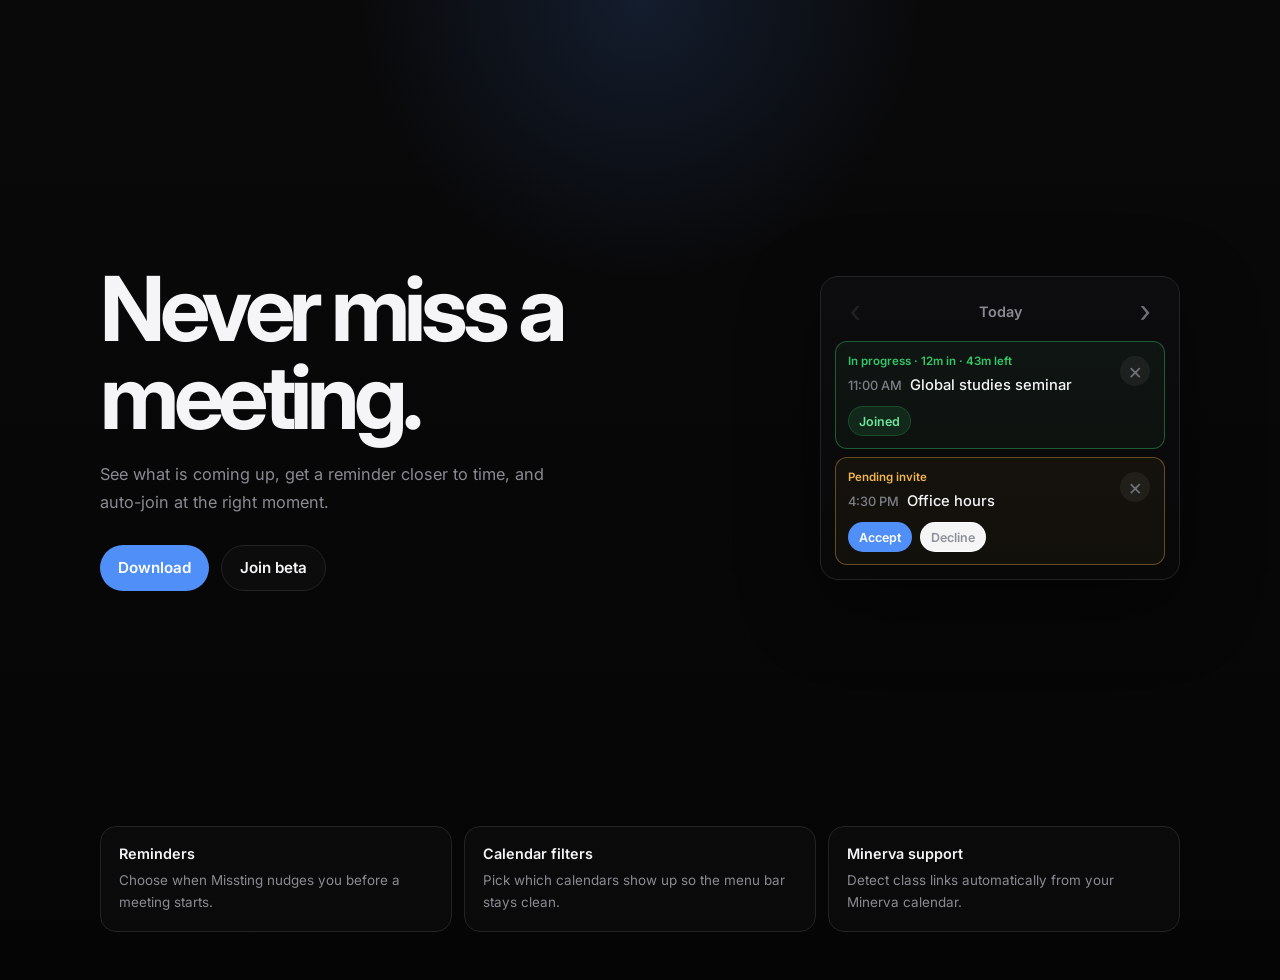
==== missting/index.html @ 36673ea0 "Add Missting landing page at /missting" ====
<!DOCTYPE html>
<html lang="en">
  <head>
    <meta charset="UTF-8" />
    <meta name="viewport" content="width=device-width, initial-scale=1.0" />
    <title>Missting</title>
    <meta
      name="description"
      content="Missting is a dark, lightweight macOS menu bar app for staying on top of meetings."
    />
    <link rel="preconnect" href="https://fonts.googleapis.com" />
    <link rel="preconnect" href="https://fonts.gstatic.com" crossorigin />
    <link
      href="https://fonts.googleapis.com/css2?family=Inter:wght@400;500;600;700&display=swap"
      rel="stylesheet"
    />
    <link rel="stylesheet" href="styles.css" />
    <script src="script.js" defer></script>
  </head>
  <body>
    <main class="page">
      <section class="hero">
        <div class="copy">
          <h1>Never miss a meeting.</h1>
          <p class="lede">
            See what is coming up, get a reminder closer to time, and
            <span class="nowrap">auto-join at the right moment.</span>
          </p>
          <div class="actions">
            <a href="https://github.com/HaoSophareth/missting/releases/latest" class="button button-primary">Download</a>
            <a href="mailto:haosophareth070@gmail.com?subject=Missting%20beta" class="button button-secondary">Join beta</a>
          </div>
        </div>

        <div class="preview-stack">
          <div class="preview scenario" aria-label="Day by day meeting preview">
            <div class="day-switcher">
              <button type="button" class="day-arrow" data-day-nav="prev" aria-label="Previous day">
                &#8249;
              </button>
              <div class="preview-day" data-day-label>Today</div>
              <button type="button" class="day-arrow" data-day-nav="next" aria-label="Next day">
                &#8250;
              </button>
            </div>

            <div class="day-panel is-active" data-day-panel="0">
              <article class="meeting-card meeting-card-joined" data-dismissable-card>
                <button type="button" class="dismiss-button" aria-label="Dismiss meeting" data-dismiss-card>
                  ×
                </button>
                <p class="status status-joined">In progress · 12m in · 43m left</p>
                <div class="meeting-row">
                  <span class="time">11:00 AM</span>
                  <span class="title">Global studies seminar</span>
                </div>
                <div class="chip-row">
                  <button type="button" class="chip chip-button chip-joined">
                    Joined
                  </button>
                </div>
              </article>

              <article class="meeting-card meeting-card-warm" data-pending-card data-dismissable-card>
                <button type="button" class="dismiss-button" aria-label="Dismiss meeting" data-dismiss-card>
                  ×
                </button>
                <p class="status status-warm">Pending invite</p>
                <div class="meeting-row">
                  <span class="time">4:30 PM</span>
                  <span class="title">Office hours</span>
                </div>
                <div class="chip-row">
                  <button type="button" class="chip chip-button chip-primary" data-pending-accept>Accept</button>
                  <button type="button" class="chip chip-button chip-decline" data-pending-decline>Decline</button>
                </div>
              </article>
            </div>

            <div class="day-panel" data-day-panel="1" hidden>
              <article
                class="meeting-card meeting-card-scheduled"
                data-meeting-card
                data-state="scheduled"
                data-base-style="scheduled"
                data-status-unscheduled="In ~14h"
                data-status-scheduled="Auto-joining in ~14h"
                data-status-joined="In ~14h"
                data-dismissable-card
              >
                <button type="button" class="dismiss-button" aria-label="Dismiss meeting" data-dismiss-card>
                  ×
                </button>
                <p class="status status-scheduled" data-card-status>Auto-joining in ~14h</p>
                <div class="meeting-row">
                  <span class="time">9:00 AM</span>
                  <span class="title">Economics class</span>
                </div>
                <div class="chip-row">
                  <button type="button" class="chip chip-button chip-scheduled" data-card-primary-action>
                    Scheduled
                  </button>
                  <button type="button" class="chip chip-button chip-muted" data-card-secondary-action>
                    Cancel
                  </button>
                  <button type="button" class="chip chip-button chip-primary" data-card-join-action>
                    Join now
                  </button>
                </div>
              </article>

              <article
                class="meeting-card meeting-card-live"
                data-meeting-card
                data-state="unscheduled"
                data-base-style="live"
                data-status-unscheduled="In ~19h"
                data-status-scheduled="Auto-joining in ~19h"
                data-status-joined="In ~19h"
                data-dismissable-card
              >
                <button type="button" class="dismiss-button" aria-label="Dismiss meeting" data-dismiss-card>
                  ×
                </button>
                <p class="status status-live" data-card-status>In ~19h</p>
                <div class="meeting-row">
                  <span class="time">2:00 PM</span>
                  <span class="title">Writing workshop</span>
                </div>
                <div class="chip-row">
                  <button type="button" class="chip chip-button chip-muted" data-card-primary-action>
                    Auto-join
                  </button>
                  <button type="button" class="chip chip-button chip-primary" data-card-join-action>
                    Join now
                  </button>
                </div>
              </article>
            </div>

            <div class="day-panel" data-day-panel="2" hidden>
              <article
                class="meeting-card meeting-card-live"
                data-meeting-card
                data-state="unscheduled"
                data-base-style="live"
                data-status-unscheduled="In ~2d 4h"
                data-status-scheduled="Auto-joining in ~2d 4h"
                data-status-joined="In ~2d 4h"
                data-dismissable-card
              >
                <button type="button" class="dismiss-button" aria-label="Dismiss meeting" data-dismiss-card>
                  ×
                </button>
                <p class="status status-live" data-card-status>In ~2d 4h</p>
                <div class="meeting-row">
                  <span class="time">4:30 PM</span>
                  <span class="title">Preply lesson - Renny G.</span>
                </div>
                <div class="chip-row">
                  <button type="button" class="chip chip-button chip-muted" data-card-primary-action>
                    Auto-join
                  </button>
                  <button type="button" class="chip chip-button chip-primary" data-card-join-action>
                    Join now
                  </button>
                </div>
              </article>

              <article
                class="meeting-card meeting-card-live"
                data-meeting-card
                data-state="unscheduled"
                data-base-style="live"
                data-status-unscheduled="In ~2d 8h"
                data-status-scheduled="Auto-joining in ~2d 8h"
                data-status-joined="In ~2d 8h"
                data-dismissable-card
              >
                <button type="button" class="dismiss-button" aria-label="Dismiss meeting" data-dismiss-card>
                  ×
                </button>
                <p class="status status-live" data-card-status>In ~2d 8h</p>
                <div class="meeting-row">
                  <span class="time">8:30 PM</span>
                  <span class="title">Preply lesson - Tomas V.</span>
                </div>
                <div class="chip-row">
                  <button type="button" class="chip chip-button chip-muted" data-card-primary-action>
                    Auto-join
                  </button>
                  <button type="button" class="chip chip-button chip-primary" data-card-join-action>
                    Join now
                  </button>
                </div>
              </article>

              <article
                class="meeting-card meeting-card-scheduled"
                data-meeting-card
                data-state="scheduled"
                data-base-style="scheduled"
                data-status-unscheduled="In ~2d 10h"
                data-status-scheduled="Auto-joining in ~2d 10h"
                data-status-joined="In ~2d 10h"
                data-dismissable-card
              >
                <button type="button" class="dismiss-button" aria-label="Dismiss meeting" data-dismiss-card>
                  ×
                </button>
                <p class="status status-scheduled" data-card-status>Auto-joining in ~2d 10h</p>
                <div class="meeting-row">
                  <span class="time">11:00 PM</span>
                  <span class="title">Sokret x Phareth</span>
                </div>
                <div class="chip-row">
                  <button type="button" class="chip chip-button chip-scheduled" data-card-primary-action>
                    Scheduled
                  </button>
                  <button type="button" class="chip chip-button chip-muted" data-card-secondary-action>
                    Cancel
                  </button>
                  <button type="button" class="chip chip-button chip-primary" data-card-join-action>
                    Join now
                  </button>
                </div>
              </article>
            </div>
          </div>
        </div>
      </section>

      <section class="features" aria-label="Features">
        <article class="feature">
          <p class="feature-title">Reminders</p>
          <p class="feature-copy">Choose when Missting nudges you before a meeting starts.</p>
        </article>
        <article class="feature">
          <p class="feature-title">Calendar filters</p>
          <p class="feature-copy">Pick which calendars show up so the menu bar stays clean.</p>
        </article>
        <article class="feature">
          <p class="feature-title">Minerva support</p>
          <p class="feature-copy">Detect class links automatically from your Minerva calendar.</p>
        </article>
      </section>
    </main>
  </body>
</html>
---- missting/styles.css ----
:root {
  --bg: #050505;
  --panel: #0f0f10;
  --panel-2: #161618;
  --border: #232326;
  --text: #f5f5f7;
  --muted: #8a8a92;
  --blue: #4f8ff7;
  --blue-soft: rgba(79, 143, 247, 0.16);
  --card-gray: #1d1d1e;
  --card-border: #2a2a2d;
  --purple: #a78bfa;
  --amber: #f3b64d;
  --green: #33c76b;
}

* {
  box-sizing: border-box;
}

body {
  margin: 0;
  min-height: 100vh;
  font-family: "Inter", sans-serif;
  color: var(--text);
  background:
    radial-gradient(circle at top, rgba(79, 143, 247, 0.15), transparent 24%),
    linear-gradient(180deg, #09090a 0%, var(--bg) 100%);
}

a {
  color: inherit;
  text-decoration: none;
}

button {
  font: inherit;
  appearance: none;
  -webkit-appearance: none;
}

button:focus,
button:focus-visible,
a:focus,
a:focus-visible {
  outline: none;
  box-shadow: none;
}

.page {
  width: min(1080px, calc(100% - 32px));
  margin: 0 auto;
  padding: 48px 0;
}

.hero {
  display: grid;
  grid-template-columns: minmax(0, 1fr) 360px;
  gap: 40px;
  align-items: center;
  min-height: min(760px, calc(100vh - 96px));
}

.copy {
  max-width: 560px;
}

.eyebrow {
  margin: 0 0 18px;
  color: var(--muted);
  font-size: 0.82rem;
  font-weight: 600;
  letter-spacing: 0.12em;
  text-transform: uppercase;
}

h1 {
  margin: 0;
  max-width: 9ch;
  font-size: clamp(2.9rem, 7vw, 5.6rem);
  line-height: 0.98;
  letter-spacing: -0.06em;
}

.lede {
  max-width: 38rem;
  margin: 20px 0 0;
  color: var(--muted);
  font-size: 1.02rem;
  line-height: 1.7;
}

.nowrap {
  white-space: nowrap;
}

.actions {
  display: flex;
  flex-wrap: wrap;
  gap: 12px;
  margin-top: 28px;
}

.button {
  display: inline-flex;
  align-items: center;
  justify-content: center;
  min-height: 46px;
  padding: 0 18px;
  border-radius: 999px;
  font-size: 0.95rem;
  font-weight: 600;
  transition:
    transform 160ms ease,
    border-color 160ms ease,
    background-color 160ms ease;
}

.button:hover {
  transform: translateY(-1px);
}

.button-primary {
  background: var(--blue);
  color: white;
}

.button-secondary {
  border: 1px solid var(--border);
  background: rgba(255, 255, 255, 0.02);
}

.preview {
  padding: 14px;
  border: 1px solid var(--border);
  border-radius: 18px;
  background: linear-gradient(180deg, #0d0d0f 0%, #080809 100%);
  box-shadow: 0 24px 80px rgba(0, 0, 0, 0.45);
}

.preview-stack {
  display: block;
}

.meeting-row,
.chip-row,
.day-switcher {
  display: flex;
  align-items: center;
}

.preview-day {
  color: var(--muted);
}

.day-switcher {
  justify-content: space-between;
  gap: 12px;
  padding: 4px 4px 14px;
}

.day-arrow {
  width: 32px;
  height: 32px;
  display: inline-flex;
  align-items: center;
  justify-content: center;
  border: 0;
  background: transparent;
  color: #6f7077;
  font-size: 2rem;
  line-height: 1;
  cursor: pointer;
  transition:
    color 160ms ease,
    transform 160ms ease,
    opacity 160ms ease;
}

.day-arrow:hover {
  color: var(--text);
  transform: translateY(-1px);
}

.day-arrow:disabled {
  opacity: 0.2;
  cursor: default;
  transform: none;
}

.preview-day {
  flex: 1;
  text-align: center;
  font-size: 0.9rem;
  font-weight: 600;
}

.day-panel[hidden] {
  display: none;
}

.meeting-card {
  position: relative;
  padding: 12px;
  border: 1px solid var(--card-border);
  border-radius: 12px;
  background: var(--card-gray);
}

.meeting-card + .meeting-card {
  margin-top: 8px;
}

.meeting-card-live {
  background: var(--card-gray);
  border-color: var(--card-border);
}

.meeting-card-joined {
  background: linear-gradient(180deg, #0f1512 0%, #0d120f 100%);
  border-color: rgba(51, 199, 107, 0.4);
}

.meeting-card-warm {
  background: linear-gradient(180deg, #15120d 0%, #12100b 100%);
  border-color: rgba(243, 182, 77, 0.36);
}

.meeting-card-scheduled {
  background: var(--card-gray);
  border-color: var(--card-border);
}

.dismiss-button {
  position: absolute;
  top: 14px;
  right: 14px;
  width: 30px;
  height: 30px;
  display: inline-flex;
  align-items: center;
  justify-content: center;
  border: 0;
  border-radius: 999px;
  background: rgba(255, 255, 255, 0.06);
  color: #6f7077;
  font-size: 1.4rem;
  line-height: 1;
  cursor: pointer;
  transition:
    color 160ms ease,
    background-color 160ms ease,
    transform 160ms ease;
}

.dismiss-button:hover {
  color: var(--text);
  background: rgba(255, 255, 255, 0.1);
  transform: translateY(-1px);
}

.status {
  margin: 0 36px 8px 0;
  color: #6f7077;
  font-size: 0.72rem;
  font-weight: 600;
}

.status-live {
  color: var(--purple);
}

.status-joined {
  color: var(--green);
}

.status-warm {
  color: var(--amber);
}

.status-scheduled {
  color: var(--amber);
}

.meeting-row {
  gap: 8px;
}

.time {
  color: #7d7f87;
  font-size: 0.8rem;
  font-weight: 500;
}

.title {
  color: var(--text);
  font-size: 0.92rem;
  font-weight: 500;
}

.chip-row {
  gap: 8px;
  margin-top: 12px;
}

.chip {
  display: inline-flex;
  align-items: center;
  min-height: 30px;
  padding: 0 10px;
  border-radius: 999px;
  font-size: 0.78rem;
  font-weight: 600;
}

.chip-button {
  cursor: pointer;
  transition:
    transform 160ms ease,
    opacity 160ms ease,
    border-color 160ms ease,
    background-color 160ms ease,
    color 160ms ease;
}

.chip-button:hover {
  transform: translateY(-1px);
}

.chip-button:active {
  transform: translateY(0);
  opacity: 0.86;
}

.chip-muted {
  background: transparent;
  border: 1px solid var(--border);
  color: #d0d2d7;
}

.chip-primary {
  background: var(--blue);
  color: #fff;
  border: 1px solid rgba(79, 143, 247, 0.92);
}

.chip-joined {
  background: rgba(51, 199, 107, 0.12);
  color: #6fe59a;
  border: 1px solid rgba(51, 199, 107, 0.22);
}

.chip-decline {
  background: rgba(255, 255, 255, 0.96);
  color: #8d9199;
  border: 1px solid rgba(255, 255, 255, 0.96);
}

.chip-scheduled {
  background: transparent;
  color: var(--amber);
  border: 1px solid rgba(243, 182, 77, 0.7);
}

.is-hidden {
  display: none !important;
}

.features {
  display: grid;
  grid-template-columns: repeat(3, minmax(0, 1fr));
  gap: 12px;
  margin-top: 18px;
}

.feature {
  padding: 18px;
  border: 1px solid var(--border);
  border-radius: 16px;
  background: rgba(255, 255, 255, 0.02);
}

.feature-title {
  margin: 0 0 8px;
  color: var(--text);
  font-size: 0.9rem;
  font-weight: 600;
}

.feature-copy {
  margin: 0;
  color: var(--muted);
  font-size: 0.84rem;
  line-height: 1.6;
}

@media (max-width: 900px) {
  .hero {
    grid-template-columns: 1fr;
    min-height: auto;
    padding: 28px 0 10px;
  }

  .copy {
    max-width: none;
  }

  .preview-stack {
    max-width: 360px;
  }

  .features {
    grid-template-columns: 1fr;
  }
}

@media (max-width: 560px) {
  .page {
    width: min(100% - 20px, 1080px);
    padding: 20px 0 28px;
  }

  h1 {
    font-size: 3rem;
  }

  .button {
    width: 100%;
  }

  .preview-stack {
    max-width: none;
  }
}
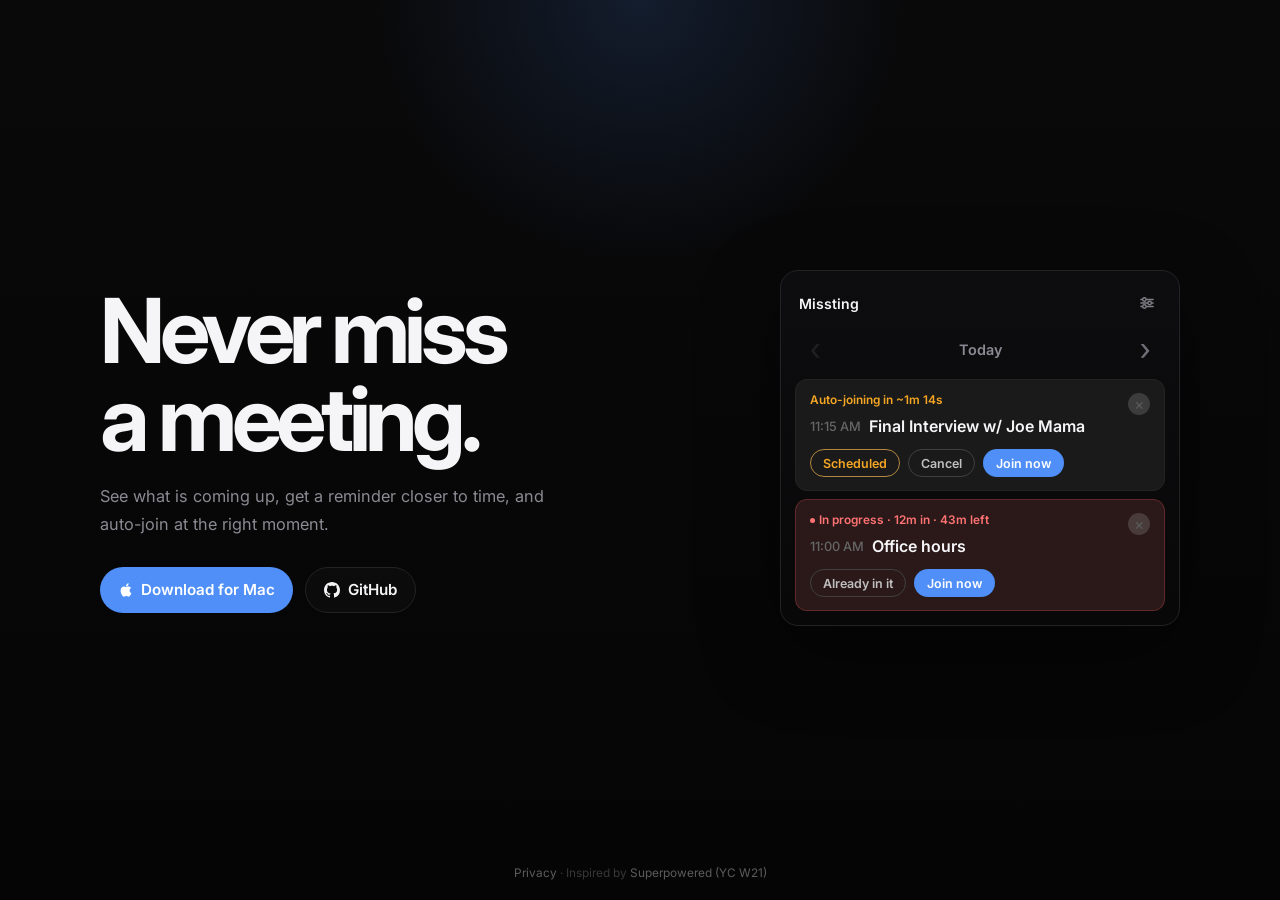
==== commit 68b0d44a: "Sync missting landing page from latest GitHub source" ====
--- a/missting/index.html
+++ b/missting/index.html
@@ -14,6 +14,8 @@
       href="https://fonts.googleapis.com/css2?family=Inter:wght@400;500;600;700&display=swap"
       rel="stylesheet"
     />
+    <meta name="google-site-verification" content="tutyI9wgBFtvpAiHWg-gP54m5oDNuM5qcjqI5n4afNY" />
+    <link rel="icon" type="image/png" href="Resources/sunflower.png" />
     <link rel="stylesheet" href="styles.css" />
     <script src="script.js" defer></script>
   </head>
@@ -27,13 +29,36 @@
             <span class="nowrap">auto-join at the right moment.</span>
           </p>
           <div class="actions">
-            <a href="https://github.com/HaoSophareth/missting/releases/latest" class="button button-primary">Download</a>
-            <a href="mailto:haosophareth070@gmail.com?subject=Missting%20beta" class="button button-secondary">Join beta</a>
+            <a href="https://github.com/HaoSophareth/missting/releases/latest" class="button button-primary">
+              <svg class="apple-icon" viewBox="0 0 24 24" aria-hidden="true" fill="currentColor"><path d="M18.71 19.5c-.83 1.24-1.71 2.45-3.05 2.47-1.34.03-1.77-.79-3.29-.79-1.53 0-2 .77-3.27.82-1.31.05-2.3-1.32-3.14-2.53C4.25 17 2.94 12.45 4.7 9.39c.87-1.52 2.43-2.48 4.12-2.51 1.28-.02 2.5.87 3.29.87.78 0 2.26-1.07 3.8-.91.65.03 2.47.26 3.64 1.98-.22.15-2.22 1.3-2.2 3.88.03 3.06 2.68 4.07 2.71 4.08-.03.07-.43 1.47-1.36 2.61M13 3.5c.73-.83 1.94-1.46 2.94-1.5.13 1.17-.34 2.35-1.04 3.19-.69.85-1.83 1.51-2.95 1.42-.15-1.15.41-2.35 1.05-3.11z"/></svg>
+              Download for Mac
+            </a>
+            <a href="https://github.com/HaoSophareth/missting" class="button button-secondary">
+              <svg class="github-icon" viewBox="0 0 16 16" aria-hidden="true"><path d="M8 0C3.58 0 0 3.58 0 8c0 3.54 2.29 6.53 5.47 7.59.4.07.55-.17.55-.38 0-.19-.01-.82-.01-1.49-2.01.37-2.53-.49-2.69-.94-.09-.23-.48-.94-.82-1.13-.28-.15-.68-.52-.01-.53.63-.01 1.08.58 1.23.82.72 1.21 1.87.87 2.33.66.07-.52.28-.87.51-1.07-1.78-.2-3.64-.89-3.64-3.95 0-.87.31-1.59.82-2.15-.08-.2-.36-1.02.08-2.12 0 0 .67-.21 2.2.82.64-.18 1.32-.27 2-.27.68 0 1.36.09 2 .27 1.53-1.04 2.2-.82 2.2-.82.44 1.1.16 1.92.08 2.12.51.56.82 1.27.82 2.15 0 3.07-1.87 3.75-3.65 3.95.29.25.54.73.54 1.48 0 1.07-.01 1.93-.01 2.2 0 .21.15.46.55.38A8.013 8.013 0 0016 8c0-4.42-3.58-8-8-8z"/></svg>
+              GitHub
+            </a>
           </div>
         </div>
 
         <div class="preview-stack">
           <div class="preview scenario" aria-label="Day by day meeting preview">
+            <div class="preview-header">
+              <span class="preview-app-name">Missting</span>
+              <div class="preview-header-right">
+                <button type="button" class="preview-icon-btn" id="settings-toggle" aria-label="Open settings">
+                  <svg width="14" height="14" viewBox="0 0 16 16" fill="none" aria-hidden="true">
+                    <line x1="1" y1="4" x2="15" y2="4" stroke="currentColor" stroke-width="1.5" stroke-linecap="round"/>
+                    <line x1="1" y1="8" x2="15" y2="8" stroke="currentColor" stroke-width="1.5" stroke-linecap="round"/>
+                    <line x1="1" y1="12" x2="15" y2="12" stroke="currentColor" stroke-width="1.5" stroke-linecap="round"/>
+                    <circle cx="5" cy="4" r="2" fill="#0d0d0f" stroke="currentColor" stroke-width="1.5"/>
+                    <circle cx="11" cy="8" r="2" fill="#0d0d0f" stroke="currentColor" stroke-width="1.5"/>
+                    <circle cx="5" cy="12" r="2" fill="#0d0d0f" stroke="currentColor" stroke-width="1.5"/>
+                  </svg>
+                </button>
+              </div>
+            </div>
+
+            <div id="meetings-view">
             <div class="day-switcher">
               <button type="button" class="day-arrow" data-day-nav="prev" aria-label="Previous day">
                 &#8249;
@@ -45,87 +70,56 @@
             </div>
 
             <div class="day-panel is-active" data-day-panel="0">
-              <article class="meeting-card meeting-card-joined" data-dismissable-card>
+              <article class="meeting-card meeting-card-scheduled" data-meeting-card data-state="scheduled" data-base-style="scheduled" data-status-unscheduled="In ~1m 15s" data-status-scheduled="Auto-joining in ~1m 15s" data-status-joined="In ~1m 15s" data-dismissable-card data-join-url="https://meet.google.com/abc-defg-hij" id="soon-card">
+                <button type="button" class="dismiss-button" aria-label="Dismiss meeting" data-dismiss-card>×</button>
+                <p class="status status-scheduled" data-card-status id="soon-status">Auto-joining in ~1m 15s</p>
+                <div class="meeting-row">
+                  <span class="time">11:15 AM</span>
+                  <span class="title">Final Interview w/ Joe Mama</span>
+                </div>
+                <div class="chip-row">
+                  <button type="button" class="chip chip-button chip-scheduled" data-card-primary-action>Scheduled</button>
+                  <button type="button" class="chip chip-button chip-muted" data-card-secondary-action>Cancel</button>
+                  <button type="button" class="chip chip-button chip-primary" data-card-join-action>Join now</button>
+                </div>
+              </article>
+
+              <article class="meeting-card meeting-card-inprogress" data-inprogress-card data-dismissable-card data-join-url="https://meet.google.com/xyz-pqrs-tuv">
                 <button type="button" class="dismiss-button" aria-label="Dismiss meeting" data-dismiss-card>
                   ×
                 </button>
-                <p class="status status-joined">In progress · 12m in · 43m left</p>
+                <p class="status status-inprogress"><span class="status-dot"></span>In progress · 12m in · 43m left</p>
                 <div class="meeting-row">
                   <span class="time">11:00 AM</span>
-                  <span class="title">Global studies seminar</span>
-                </div>
-                <div class="chip-row">
-                  <button type="button" class="chip chip-button chip-joined">
-                    Joined
-                  </button>
-                </div>
-              </article>
-
-              <article class="meeting-card meeting-card-warm" data-pending-card data-dismissable-card>
-                <button type="button" class="dismiss-button" aria-label="Dismiss meeting" data-dismiss-card>
-                  ×
-                </button>
-                <p class="status status-warm">Pending invite</p>
-                <div class="meeting-row">
-                  <span class="time">4:30 PM</span>
                   <span class="title">Office hours</span>
                 </div>
                 <div class="chip-row">
-                  <button type="button" class="chip chip-button chip-primary" data-pending-accept>Accept</button>
-                  <button type="button" class="chip chip-button chip-decline" data-pending-decline>Decline</button>
-                </div>
-              </article>
+                  <button type="button" class="chip chip-button chip-muted" data-inprogress-mark>Already in it</button>
+                  <button type="button" class="chip chip-button chip-primary" data-inprogress-join>Join now</button>
+                </div>
+              </article>
+
             </div>
 
             <div class="day-panel" data-day-panel="1" hidden>
-              <article
-                class="meeting-card meeting-card-scheduled"
-                data-meeting-card
-                data-state="scheduled"
-                data-base-style="scheduled"
-                data-status-unscheduled="In ~14h"
-                data-status-scheduled="Auto-joining in ~14h"
-                data-status-joined="In ~14h"
-                data-dismissable-card
-              >
-                <button type="button" class="dismiss-button" aria-label="Dismiss meeting" data-dismiss-card>
-                  ×
-                </button>
-                <p class="status status-scheduled" data-card-status>Auto-joining in ~14h</p>
-                <div class="meeting-row">
-                  <span class="time">9:00 AM</span>
-                  <span class="title">Economics class</span>
-                </div>
-                <div class="chip-row">
-                  <button type="button" class="chip chip-button chip-scheduled" data-card-primary-action>
-                    Scheduled
-                  </button>
-                  <button type="button" class="chip chip-button chip-muted" data-card-secondary-action>
-                    Cancel
-                  </button>
-                  <button type="button" class="chip chip-button chip-primary" data-card-join-action>
-                    Join now
-                  </button>
-                </div>
-              </article>
-
               <article
                 class="meeting-card meeting-card-live"
                 data-meeting-card
                 data-state="unscheduled"
                 data-base-style="live"
-                data-status-unscheduled="In ~19h"
-                data-status-scheduled="Auto-joining in ~19h"
-                data-status-joined="In ~19h"
+                data-status-unscheduled="In ~27h"
+                data-status-scheduled="Auto-joining in ~27h"
+                data-status-joined="In ~27h"
                 data-dismissable-card
+                data-join-url="https://meet.google.com/jkl-mnop-qrs"
               >
                 <button type="button" class="dismiss-button" aria-label="Dismiss meeting" data-dismiss-card>
                   ×
                 </button>
-                <p class="status status-live" data-card-status>In ~19h</p>
+                <p class="status status-live" data-card-status>In ~27h</p>
                 <div class="meeting-row">
                   <span class="time">2:00 PM</span>
-                  <span class="title">Writing workshop</span>
+                  <span class="title">Phareth x Chelsea</span>
                 </div>
                 <div class="chip-row">
                   <button type="button" class="chip chip-button chip-muted" data-card-primary-action>
@@ -136,114 +130,90 @@
                   </button>
                 </div>
               </article>
-            </div>
-
-            <div class="day-panel" data-day-panel="2" hidden>
-              <article
-                class="meeting-card meeting-card-live"
-                data-meeting-card
-                data-state="unscheduled"
-                data-base-style="live"
-                data-status-unscheduled="In ~2d 4h"
-                data-status-scheduled="Auto-joining in ~2d 4h"
-                data-status-joined="In ~2d 4h"
-                data-dismissable-card
-              >
+
+              <article class="meeting-card meeting-card-warm" data-pending-card data-dismissable-card data-join-url="https://meet.google.com/mno-wxyz-klm">
                 <button type="button" class="dismiss-button" aria-label="Dismiss meeting" data-dismiss-card>
                   ×
                 </button>
-                <p class="status status-live" data-card-status>In ~2d 4h</p>
+                <p class="status status-warm">Pending invite</p>
                 <div class="meeting-row">
                   <span class="time">4:30 PM</span>
-                  <span class="title">Preply lesson - Renny G.</span>
-                </div>
-                <div class="chip-row">
-                  <button type="button" class="chip chip-button chip-muted" data-card-primary-action>
-                    Auto-join
-                  </button>
-                  <button type="button" class="chip chip-button chip-primary" data-card-join-action>
-                    Join now
-                  </button>
-                </div>
-              </article>
-
-              <article
-                class="meeting-card meeting-card-live"
-                data-meeting-card
-                data-state="unscheduled"
-                data-base-style="live"
-                data-status-unscheduled="In ~2d 8h"
-                data-status-scheduled="Auto-joining in ~2d 8h"
-                data-status-joined="In ~2d 8h"
-                data-dismissable-card
-              >
-                <button type="button" class="dismiss-button" aria-label="Dismiss meeting" data-dismiss-card>
-                  ×
-                </button>
-                <p class="status status-live" data-card-status>In ~2d 8h</p>
-                <div class="meeting-row">
-                  <span class="time">8:30 PM</span>
-                  <span class="title">Preply lesson - Tomas V.</span>
-                </div>
-                <div class="chip-row">
-                  <button type="button" class="chip chip-button chip-muted" data-card-primary-action>
-                    Auto-join
-                  </button>
-                  <button type="button" class="chip chip-button chip-primary" data-card-join-action>
-                    Join now
-                  </button>
-                </div>
-              </article>
-
-              <article
-                class="meeting-card meeting-card-scheduled"
-                data-meeting-card
-                data-state="scheduled"
-                data-base-style="scheduled"
-                data-status-unscheduled="In ~2d 10h"
-                data-status-scheduled="Auto-joining in ~2d 10h"
-                data-status-joined="In ~2d 10h"
-                data-dismissable-card
-              >
-                <button type="button" class="dismiss-button" aria-label="Dismiss meeting" data-dismiss-card>
-                  ×
-                </button>
-                <p class="status status-scheduled" data-card-status>Auto-joining in ~2d 10h</p>
-                <div class="meeting-row">
-                  <span class="time">11:00 PM</span>
-                  <span class="title">Sokret x Phareth</span>
-                </div>
-                <div class="chip-row">
-                  <button type="button" class="chip chip-button chip-scheduled" data-card-primary-action>
-                    Scheduled
-                  </button>
-                  <button type="button" class="chip chip-button chip-muted" data-card-secondary-action>
-                    Cancel
-                  </button>
-                  <button type="button" class="chip chip-button chip-primary" data-card-join-action>
-                    Join now
-                  </button>
-                </div>
-              </article>
-            </div>
+                  <span class="title">All-hands meeting 180DC</span>
+                </div>
+                <div class="chip-row">
+                  <button type="button" class="chip chip-button chip-primary" data-pending-accept>Accept</button>
+                  <button type="button" class="chip chip-button chip-muted" data-pending-decline>Decline</button>
+                </div>
+              </article>
+            </div>
+            </div><!-- /meetings-view -->
+
+            <div id="settings-view" hidden>
+              <div class="settings-divider"></div>
+              <div class="settings-row">
+                <span class="settings-label">Notify before meetings</span>
+                <div class="minute-stepper">
+                  <button type="button" class="stepper-btn" data-stepper="notify" data-dir="-1">−</button>
+                  <span class="stepper-display"><input class="stepper-input" data-stepper-val="notify" value="10" min="0" />m</span>
+                  <button type="button" class="stepper-btn" data-stepper="notify" data-dir="1">+</button>
+                </div>
+              </div>
+              <div class="settings-divider"></div>
+              <div class="settings-row">
+                <span class="settings-label">Auto-join before start</span>
+                <div class="minute-stepper">
+                  <button type="button" class="stepper-btn" data-stepper="autojoin" data-dir="-1">−</button>
+                  <span class="stepper-display"><input class="stepper-input" data-stepper-val="autojoin" value="5" min="0" />m</span>
+                  <button type="button" class="stepper-btn" data-stepper="autojoin" data-dir="1">+</button>
+                </div>
+              </div>
+              <div class="settings-divider"></div>
+              <div class="settings-section-label">Calendars</div>
+              <button type="button" class="settings-cal-row" data-setting-toggle="cal-personal">
+                <span class="cal-dot" style="background:#4f8ff7"></span>
+                <span class="cal-name">Personal</span>
+                <span class="setting-check is-checked" data-setting-check="cal-personal">
+                  <svg width="14" height="14" viewBox="0 0 14 14" fill="none"><circle cx="7" cy="7" r="7" fill="#4f8ff7"/><path d="M3.5 7l2.5 2.5 4.5-5" stroke="#fff" stroke-width="1.5" stroke-linecap="round" stroke-linejoin="round"/></svg>
+                </span>
+              </button>
+              <button type="button" class="settings-cal-row" data-setting-toggle="cal-work">
+                <span class="cal-dot" style="background:#33c76b"></span>
+                <span class="cal-name">Work</span>
+                <span class="setting-check is-checked" data-setting-check="cal-work">
+                  <svg width="14" height="14" viewBox="0 0 14 14" fill="none"><circle cx="7" cy="7" r="7" fill="#4f8ff7"/><path d="M3.5 7l2.5 2.5 4.5-5" stroke="#fff" stroke-width="1.5" stroke-linecap="round" stroke-linejoin="round"/></svg>
+                </span>
+              </button>
+              <button type="button" class="settings-cal-row" data-setting-toggle="cal-minerva">
+                <span class="cal-dot" style="background:#a78bfa"></span>
+                <span class="cal-name">Minerva</span>
+                <span class="setting-check is-checked" data-setting-check="cal-minerva">
+                  <svg width="14" height="14" viewBox="0 0 14 14" fill="none"><circle cx="7" cy="7" r="7" fill="#4f8ff7"/><path d="M3.5 7l2.5 2.5 4.5-5" stroke="#fff" stroke-width="1.5" stroke-linecap="round" stroke-linejoin="round"/></svg>
+                </span>
+              </button>
+            </div><!-- /settings-view -->
+
           </div>
         </div>
       </section>
-
-      <section class="features" aria-label="Features">
-        <article class="feature">
-          <p class="feature-title">Reminders</p>
-          <p class="feature-copy">Choose when Missting nudges you before a meeting starts.</p>
-        </article>
-        <article class="feature">
-          <p class="feature-title">Calendar filters</p>
-          <p class="feature-copy">Pick which calendars show up so the menu bar stays clean.</p>
-        </article>
-        <article class="feature">
-          <p class="feature-title">Minerva support</p>
-          <p class="feature-copy">Detect class links automatically from your Minerva calendar.</p>
-        </article>
-      </section>
     </main>
+  <footer class="page-footer">
+    <a href="/privacy">Privacy</a> · Inspired by <a href="https://superpowered.me/download" target="_blank" rel="noopener">Superpowered (YC W21)</a>
+  </footer>
+
+  <div class="notif-toast" id="notif-toast" aria-live="assertive" hidden>
+    <div class="notif-row-top">
+      <span class="notif-status">Auto-joining in about 1 minute</span>
+      <button type="button" class="notif-join-btn">Join now</button>
+      <button type="button" class="notif-x" id="notif-close" aria-label="Dismiss">
+        <svg width="8" height="8" viewBox="0 0 8 8" fill="none"><path d="M1 1l6 6M7 1L1 7" stroke="currentColor" stroke-width="1.5" stroke-linecap="round"/></svg>
+      </button>
+    </div>
+    <div class="notif-divider"></div>
+    <div class="notif-row-bottom">
+      <span class="notif-time">11:15 AM</span>
+      <span class="notif-title">Final Interview w/ Joe Mama</span>
+      <button type="button" class="notif-secondary-btn" id="notif-cancel">Cancel</button>
+    </div>
+  </div>
   </body>
 </html>
--- a/missting/styles.css
+++ b/missting/styles.css
@@ -7,10 +7,10 @@
   --muted: #8a8a92;
   --blue: #4f8ff7;
   --blue-soft: rgba(79, 143, 247, 0.16);
-  --card-gray: #1d1d1e;
-  --card-border: #2a2a2d;
+  --card-gray: #1a1a1a;
+  --card-border: #242424;
   --purple: #a78bfa;
-  --amber: #f3b64d;
+  --amber: #f5a624;
   --green: #33c76b;
 }
 
@@ -50,15 +50,38 @@
 .page {
   width: min(1080px, calc(100% - 32px));
   margin: 0 auto;
+  min-height: 100vh;
+  display: flex;
+  flex-direction: column;
+  justify-content: center;
   padding: 48px 0;
+}
+
+.page-footer {
+  position: fixed;
+  bottom: 20px;
+  left: 50%;
+  transform: translateX(-50%);
+  font-size: 0.74rem;
+  color: rgba(255, 255, 255, 0.2);
+  white-space: nowrap;
+}
+
+.page-footer a {
+  color: rgba(255, 255, 255, 0.35);
+  text-decoration: none;
+  transition: color 160ms ease;
+}
+
+.page-footer a:hover {
+  color: rgba(255, 255, 255, 0.6);
 }
 
 .hero {
   display: grid;
-  grid-template-columns: minmax(0, 1fr) 360px;
-  gap: 40px;
-  align-items: center;
-  min-height: min(760px, calc(100vh - 96px));
+  grid-template-columns: minmax(0, 1fr) 400px;
+  gap: 48px;
+  align-items: center;
 }
 
 .copy {
@@ -80,6 +103,7 @@
   font-size: clamp(2.9rem, 7vw, 5.6rem);
   line-height: 0.98;
   letter-spacing: -0.06em;
+  text-wrap: balance;
 }
 
 .lede {
@@ -123,11 +147,27 @@
 .button-primary {
   background: var(--blue);
   color: white;
+  gap: 7px;
+}
+
+.apple-icon {
+  width: 16px;
+  height: 16px;
+  fill: currentColor;
+  flex-shrink: 0;
 }
 
 .button-secondary {
   border: 1px solid var(--border);
   background: rgba(255, 255, 255, 0.02);
+  gap: 8px;
+}
+
+.github-icon {
+  width: 16px;
+  height: 16px;
+  fill: currentColor;
+  flex-shrink: 0;
 }
 
 .preview {
@@ -139,7 +179,8 @@
 }
 
 .preview-stack {
-  display: block;
+  height: 360px;
+  overflow: visible;
 }
 
 .meeting-row,
@@ -201,7 +242,7 @@
 
 .meeting-card {
   position: relative;
-  padding: 12px;
+  padding: 13px 14px;
   border: 1px solid var(--card-border);
   border-radius: 12px;
   background: var(--card-gray);
@@ -216,14 +257,19 @@
   border-color: var(--card-border);
 }
 
+.meeting-card-inprogress {
+  background: rgb(43, 25, 25);
+  border-color: rgba(255, 89, 89, 0.25);
+}
+
 .meeting-card-joined {
-  background: linear-gradient(180deg, #0f1512 0%, #0d120f 100%);
-  border-color: rgba(51, 199, 107, 0.4);
+  background: rgb(18, 38, 23);
+  border-color: rgba(51, 199, 107, 0.25);
 }
 
 .meeting-card-warm {
-  background: linear-gradient(180deg, #15120d 0%, #12100b 100%);
-  border-color: rgba(243, 182, 77, 0.36);
+  background: rgb(31, 25, 15);
+  border-color: rgba(245, 191, 76, 0.2);
 }
 
 .meeting-card-scheduled {
@@ -233,18 +279,18 @@
 
 .dismiss-button {
   position: absolute;
-  top: 14px;
+  top: 13px;
   right: 14px;
-  width: 30px;
-  height: 30px;
+  width: 22px;
+  height: 22px;
   display: inline-flex;
   align-items: center;
   justify-content: center;
   border: 0;
   border-radius: 999px;
-  background: rgba(255, 255, 255, 0.06);
-  color: #6f7077;
-  font-size: 1.4rem;
+  background: rgba(255, 255, 255, 0.15);
+  color: #5a5a5a;
+  font-size: 1rem;
   line-height: 1;
   cursor: pointer;
   transition:
@@ -260,10 +306,25 @@
 }
 
 .status {
-  margin: 0 36px 8px 0;
+  margin: 0 36px 9px 0;
   color: #6f7077;
-  font-size: 0.72rem;
+  font-size: 0.74rem;
   font-weight: 600;
+}
+
+.status-dot {
+  display: inline-block;
+  width: 5px;
+  height: 5px;
+  border-radius: 50%;
+  background: currentColor;
+  vertical-align: middle;
+  margin-right: 4px;
+  margin-bottom: 1px;
+}
+
+.status-inprogress {
+  color: rgb(255, 115, 115);
 }
 
 .status-live {
@@ -287,27 +348,27 @@
 }
 
 .time {
-  color: #7d7f87;
+  color: #666;
   font-size: 0.8rem;
   font-weight: 500;
 }
 
 .title {
   color: var(--text);
-  font-size: 0.92rem;
-  font-weight: 500;
+  font-size: 1rem;
+  font-weight: 600;
 }
 
 .chip-row {
   gap: 8px;
-  margin-top: 12px;
+  margin-top: 13px;
 }
 
 .chip {
   display: inline-flex;
   align-items: center;
-  min-height: 30px;
-  padding: 0 10px;
+  min-height: 28px;
+  padding: 4px 12px;
   border-radius: 999px;
   font-size: 0.78rem;
   font-weight: 600;
@@ -334,8 +395,8 @@
 
 .chip-muted {
   background: transparent;
-  border: 1px solid var(--border);
-  color: #d0d2d7;
+  border: 1px solid #404040;
+  color: #bfbfbf;
 }
 
 .chip-primary {
@@ -350,11 +411,6 @@
   border: 1px solid rgba(51, 199, 107, 0.22);
 }
 
-.chip-decline {
-  background: rgba(255, 255, 255, 0.96);
-  color: #8d9199;
-  border: 1px solid rgba(255, 255, 255, 0.96);
-}
 
 .chip-scheduled {
   background: transparent;
@@ -366,15 +422,214 @@
   display: none !important;
 }
 
+/* Preview header */
+.preview-header {
+  display: flex;
+  align-items: center;
+  justify-content: space-between;
+  padding: 4px 4px 12px;
+}
+
+.preview-app-name {
+  font-size: 0.88rem;
+  font-weight: 600;
+  color: var(--text);
+}
+
+.preview-header-right {
+  display: flex;
+  align-items: center;
+  gap: 8px;
+}
+
+.preview-icon-btn {
+  display: inline-flex;
+  align-items: center;
+  justify-content: center;
+  width: 28px;
+  height: 28px;
+  border: 0;
+  background: transparent;
+  color: #808088;
+  cursor: pointer;
+  border-radius: 6px;
+  transition: color 160ms ease;
+}
+
+.preview-icon-btn:hover,
+.preview-icon-btn.is-active {
+  color: var(--blue);
+}
+
+.preview-refresh-btn {
+  font: inherit;
+  font-size: 0.72rem;
+  color: #808088;
+  padding: 3px 10px;
+  border-radius: 999px;
+  border: 0.5px solid rgba(255,255,255,0.2);
+  background: transparent;
+  cursor: pointer;
+  transition: color 160ms ease;
+}
+
+.preview-refresh-btn:hover {
+  color: var(--text);
+}
+
+/* Settings panel */
+.settings-divider {
+  height: 0.5px;
+  background: rgba(255,255,255,0.08);
+  margin: 0;
+}
+
+.settings-row {
+  display: flex;
+  align-items: center;
+  justify-content: space-between;
+  padding: 11px 4px;
+  gap: 12px;
+  width: 100%;
+}
+
+.settings-row-btn {
+  background: transparent;
+  border: 0;
+  font: inherit;
+  cursor: pointer;
+  text-align: left;
+  transition: opacity 160ms ease;
+}
+
+.settings-row-btn:hover { opacity: 0.8; }
+
+.settings-label {
+  font-size: 0.82rem;
+  font-weight: 500;
+  color: var(--text);
+}
+
+.settings-section-label {
+  font-size: 0.82rem;
+  font-weight: 500;
+  color: var(--text);
+  padding: 12px 4px 6px;
+}
+
+.minute-stepper {
+  display: flex;
+  align-items: center;
+  gap: 6px;
+  flex-shrink: 0;
+}
+
+.stepper-btn {
+  width: 22px;
+  height: 22px;
+  display: inline-flex;
+  align-items: center;
+  justify-content: center;
+  border: 0;
+  border-radius: 999px;
+  background: rgba(255,255,255,0.18);
+  color: #999;
+  font-size: 1rem;
+  line-height: 1;
+  cursor: pointer;
+  transition: background 160ms ease;
+}
+
+.stepper-btn:hover { background: rgba(255,255,255,0.26); }
+
+.stepper-display {
+  font-size: 0.78rem;
+  font-weight: 500;
+  color: var(--text);
+  background: rgba(255,255,255,0.18);
+  padding: 2px 7px;
+  border-radius: 6px;
+  min-width: 48px;
+  text-align: center;
+  display: flex;
+  align-items: center;
+  gap: 2px;
+}
+
+.stepper-input {
+  background: transparent;
+  border: 0;
+  color: var(--text);
+  font: inherit;
+  font-size: 0.78rem;
+  font-weight: 500;
+  width: 28px;
+  text-align: right;
+  outline: none;
+  -moz-appearance: textfield;
+}
+
+.stepper-input::-webkit-outer-spin-button,
+.stepper-input::-webkit-inner-spin-button {
+  -webkit-appearance: none;
+}
+
+.setting-check svg { display: block; }
+
+.setting-check:not(.is-checked) svg circle { fill: transparent; stroke: rgba(255,255,255,0.25); stroke-width: 1; }
+.setting-check:not(.is-checked) svg path { display: none; }
+
+.settings-cal-row {
+  display: flex;
+  align-items: center;
+  gap: 9px;
+  width: 100%;
+  padding: 7px 4px;
+  border: 0;
+  background: transparent;
+  font: inherit;
+  cursor: pointer;
+  text-align: left;
+  transition: opacity 160ms ease;
+}
+
+.settings-cal-row:hover { opacity: 0.8; }
+
+.cal-dot {
+  width: 9px;
+  height: 9px;
+  border-radius: 50%;
+  flex-shrink: 0;
+}
+
+.cal-name {
+  flex: 1;
+  font-size: 0.78rem;
+  color: rgba(255,255,255,0.85);
+}
+
+.settings-cal-row:has(.setting-check:not(.is-checked)) .cal-name {
+  color: rgba(255,255,255,0.35);
+}
+
+.minerva-status {
+  display: flex;
+  align-items: center;
+  font-size: 0.72rem;
+  font-weight: 500;
+  color: #33c76b;
+  flex-shrink: 0;
+}
+
 .features {
   display: grid;
-  grid-template-columns: repeat(3, minmax(0, 1fr));
+  grid-template-columns: repeat(4, minmax(0, 1fr));
   gap: 12px;
   margin-top: 18px;
 }
 
 .feature {
-  padding: 18px;
+  padding: 22px 20px;
   border: 1px solid var(--border);
   border-radius: 16px;
   background: rgba(255, 255, 255, 0.02);
@@ -432,3 +687,116 @@
     max-width: none;
   }
 }
+
+/* Floating alert — matches FloatingAlertView.swift exactly */
+.notif-toast {
+  position: fixed;
+  top: 20px;
+  right: 20px;
+  width: 380px;
+  background: rgb(33, 33, 33);
+  border: 0.5px solid rgba(255,255,255,0.07);
+  border-radius: 14px;
+  box-shadow: 0 12px 48px rgba(0,0,0,0.7);
+  z-index: 9999;
+  transform: translateX(calc(100% + 28px));
+  opacity: 0;
+  transition: transform 420ms cubic-bezier(0.34,1.1,0.64,1), opacity 300ms ease;
+  overflow: hidden;
+}
+
+.notif-toast.is-visible {
+  transform: translateX(0);
+  opacity: 1;
+}
+
+.notif-row-top {
+  display: flex;
+  align-items: center;
+  gap: 8px;
+  padding: 12px 14px 10px;
+}
+
+.notif-status {
+  flex: 1;
+  font-size: 0.76rem;
+  font-weight: 500;
+  color: #f5a624;
+}
+
+.notif-join-btn {
+  background: transparent;
+  border: 0;
+  font: inherit;
+  font-size: 0.76rem;
+  font-weight: 500;
+  color: #4f8ff7;
+  cursor: pointer;
+  padding: 0;
+  transition: opacity 160ms ease;
+}
+
+.notif-join-btn:hover { opacity: 0.75; }
+
+.notif-x {
+  width: 18px;
+  height: 18px;
+  display: inline-flex;
+  align-items: center;
+  justify-content: center;
+  border: 0;
+  border-radius: 50%;
+  background: rgba(255,255,255,0.2);
+  color: rgba(255,255,255,0.4);
+  cursor: pointer;
+  flex-shrink: 0;
+  transition: background 160ms ease;
+}
+
+.notif-x:hover { background: rgba(255,255,255,0.28); }
+
+.notif-divider {
+  height: 0.5px;
+  background: rgba(255,255,255,0.2);
+  margin: 0;
+}
+
+.notif-row-bottom {
+  display: flex;
+  align-items: center;
+  gap: 8px;
+  padding: 10px 14px;
+}
+
+.notif-time {
+  font-size: 0.75rem;
+  font-weight: 500;
+  color: rgba(255,255,255,0.45);
+  flex-shrink: 0;
+  font-variant-numeric: tabular-nums;
+}
+
+.notif-title {
+  flex: 1;
+  font-size: 0.82rem;
+  font-weight: 500;
+  color: #fff;
+  white-space: nowrap;
+  overflow: hidden;
+  text-overflow: ellipsis;
+}
+
+.notif-secondary-btn {
+  background: transparent;
+  border: 0.5px solid rgba(255,255,255,0.25);
+  border-radius: 999px;
+  font: inherit;
+  font-size: 0.7rem;
+  color: rgba(255,255,255,0.5);
+  padding: 3px 8px;
+  cursor: pointer;
+  flex-shrink: 0;
+  transition: opacity 160ms ease;
+}
+
+.notif-secondary-btn:hover { opacity: 0.75; }
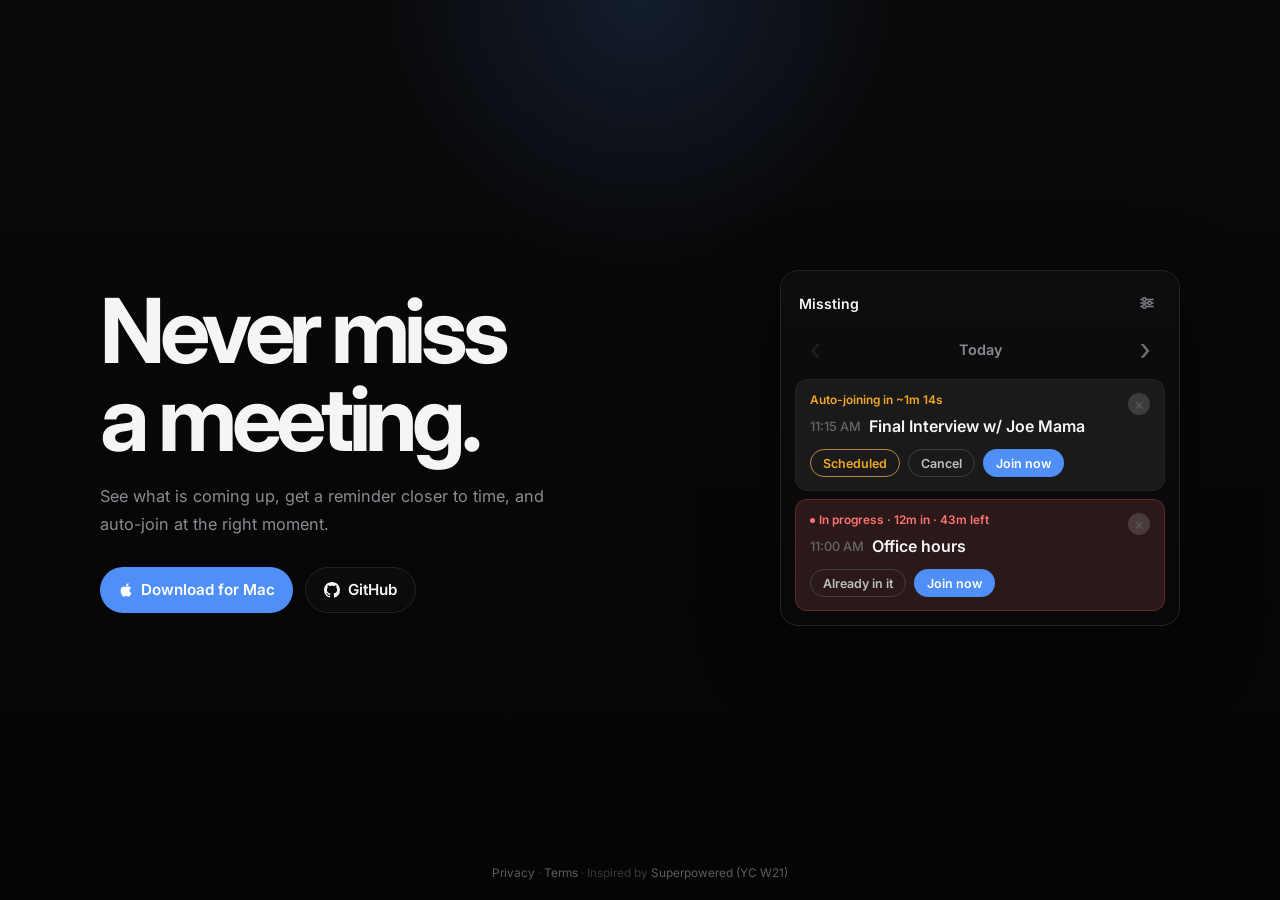
==== commit 7ce74d72: "Add privacy and terms pages; fix footer links" ====
--- a/missting/index.html
+++ b/missting/index.html
@@ -15,9 +15,9 @@
       rel="stylesheet"
     />
     <meta name="google-site-verification" content="tutyI9wgBFtvpAiHWg-gP54m5oDNuM5qcjqI5n4afNY" />
-    <link rel="icon" type="image/png" href="Resources/sunflower.png" />
-    <link rel="stylesheet" href="styles.css" />
-    <script src="script.js" defer></script>
+    <link rel="icon" type="image/png" href="/missting/favicon.png" />
+    <link rel="stylesheet" href="/missting/styles.css" />
+    <script src="/missting/script.js" defer></script>
   </head>
   <body>
     <main class="page">
@@ -197,7 +197,7 @@
       </section>
     </main>
   <footer class="page-footer">
-    <a href="/privacy">Privacy</a> · Inspired by <a href="https://superpowered.me/download" target="_blank" rel="noopener">Superpowered (YC W21)</a>
+    <a href="/missting/privacy">Privacy</a> · <a href="/missting/terms">Terms</a> · Inspired by <a href="https://superpowered.me/download" target="_blank" rel="noopener">Superpowered (YC W21)</a>
   </footer>
 
   <div class="notif-toast" id="notif-toast" aria-live="assertive" hidden>
